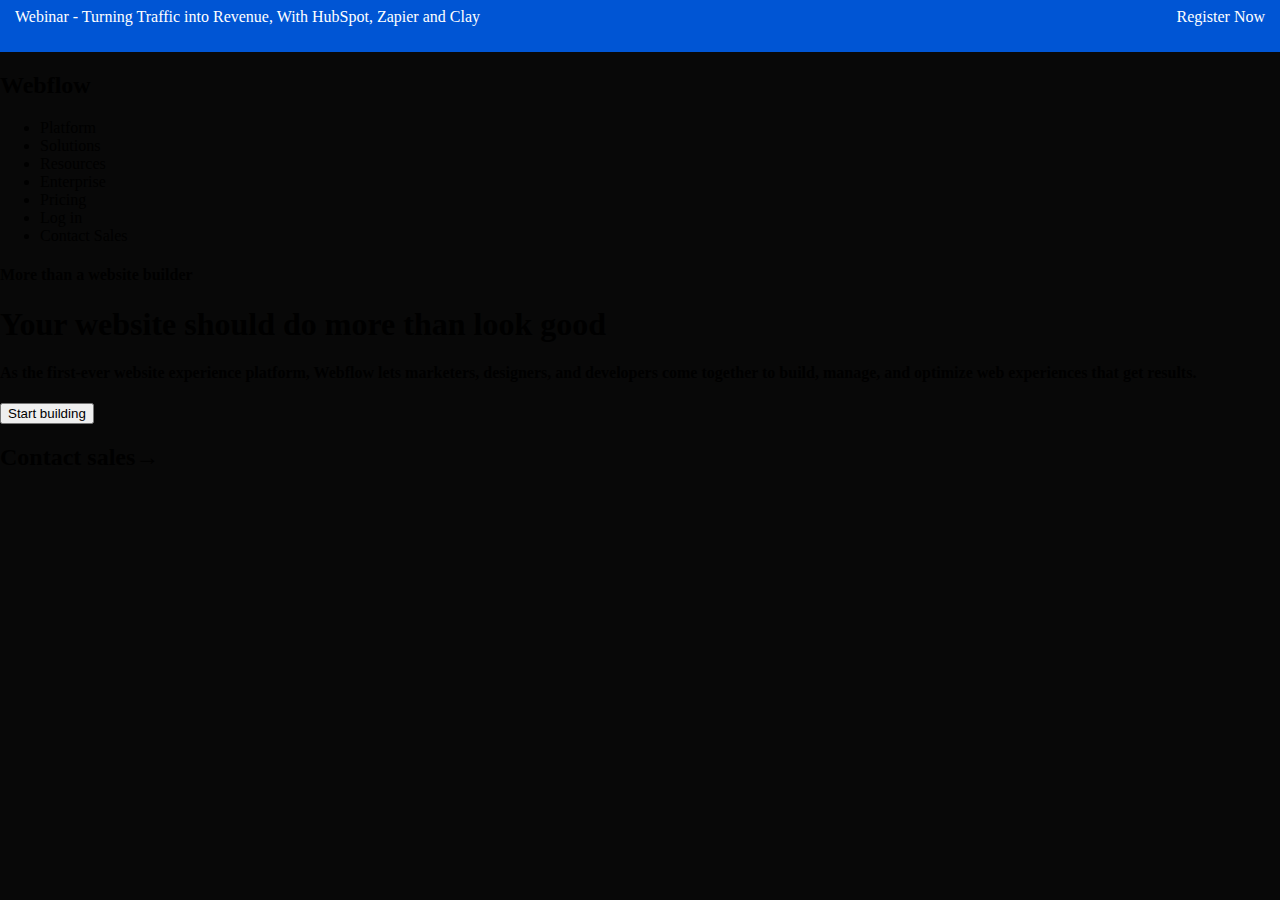
==== landing page/index.html @ fa8e21a8 "landing page" ====
<!DOCTYPE html>
<html lang="en">
<head>
    <meta charset="UTF-8">
    <meta name="viewport" content="width=device-width, initial-scale=1.0">
    <link rel="stylesheet" href="index.css">
    <title>Document</title>
</head>
<body>
    <header class="header1">
        <p>Webinar - Turning Traffic into Revenue, With HubSpot, Zapier and Clay</p>
        <p>Register Now</p>
    </header>

    
    <nav>
            <h2>Webflow</h2>
            <ul>
                <li>Platform</li>
                <li>Solutions</li>
                <li>Resources</li>
                <li>Enterprise</li>
                <li>Pricing</li>
                <li>Log in</li> 
                <li>Contact Sales</li>
            </ul>
            <!-- <select name="Platform" id="Platform">
                <option value="type">Platform</option>
            </select>
            
    
            <select name="solution" id="solution">
                <option value="type">Solution</option>
            </select>
    
            <select name="resources" id="resources">
                <option value="type">Resources</option>
            </select>
    
            <a href="#index.html" id="enterprise">Enterprise</a>
            <a href="#index.html" id="pricing">Pricing</a>
            <a href="#index.html" id="login">Log in</a>
            <a href="#index.html" id="contact sales">Contact Sales</a>
            <a href="#"><button id="btn">Get started - it's free</button></a> -->
    </nav>
    


    <div>
        <h4>More than a website builder</h4>

        <h1>Your website should do more than look good</h1>
    </div>

    <div>
        <h4>As the first-ever website experience platform, Webflow lets marketers, 
        designers, and developers come together to build, manage, and optimize web 
        experiences that get results.</h4>

        <div>
            <button>Start building</button>
            <h2>Contact sales→</h2>
        </div>
    </div>

    
</body>
</html>
---- landing page/index.css ----
body {
    background-color:#080808;
    margin: 0;
    padding: 0;
}

.header1 {
    background-color: #0055D4;
    color: white;
    margin: -18px 0 0 0;
    display: flex;
    justify-content: space-between;
    padding:10px 15px;
}
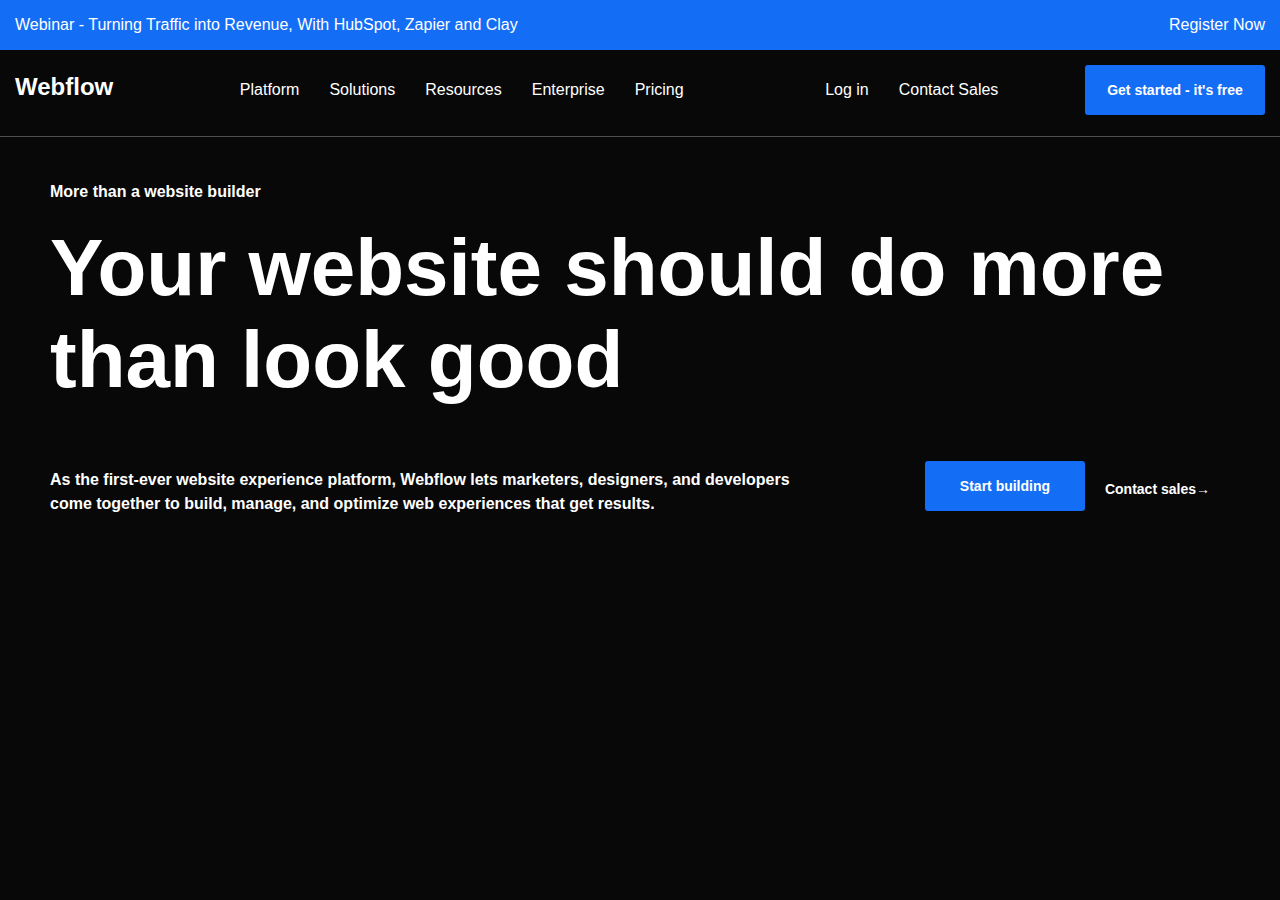
==== commit ce6fcb23: "Almost done" ====
--- a/landing page/index.html
+++ b/landing page/index.html
@@ -13,51 +13,38 @@
     </header>
 
     
-    <nav>
+    <nav class="navbar">
             <h2>Webflow</h2>
-            <ul>
-                <li>Platform</li>
-                <li>Solutions</li>
-                <li>Resources</li>
-                <li>Enterprise</li>
-                <li>Pricing</li>
-                <li>Log in</li> 
-                <li>Contact Sales</li>
+            <ul class="list1">
+                <li><a href="">Platform</a></li>
+                <li><a href="">Solutions</a></li>
+                <li><a href="">Resources</a></li>
+                <li><a href="">Enterprise</a></li>
+                <li><a href="">Pricing</a></li>
             </ul>
-            <!-- <select name="Platform" id="Platform">
-                <option value="type">Platform</option>
-            </select>
-            
-    
-            <select name="solution" id="solution">
-                <option value="type">Solution</option>
-            </select>
-    
-            <select name="resources" id="resources">
-                <option value="type">Resources</option>
-            </select>
-    
-            <a href="#index.html" id="enterprise">Enterprise</a>
-            <a href="#index.html" id="pricing">Pricing</a>
-            <a href="#index.html" id="login">Log in</a>
-            <a href="#index.html" id="contact sales">Contact Sales</a>
-            <a href="#"><button id="btn">Get started - it's free</button></a> -->
+
+            <ul class="list2">
+                <li><a href="">Log in</a></li> 
+                <li><a href="">Contact Sales</a></li>
+            </ul>
+
+            <button class="started">Get started - it's free</button>
     </nav>
     
 
 
-    <div>
+    <div class="banner">
         <h4>More than a website builder</h4>
 
         <h1>Your website should do more than look good</h1>
     </div>
 
-    <div>
+    <div class="hero">
         <h4>As the first-ever website experience platform, Webflow lets marketers, 
-        designers, and developers come together to build, manage, and optimize web 
+        designers, and developers <br> come together to build, manage, and optimize web 
         experiences that get results.</h4>
 
-        <div>
+        <div class = "box">
             <button>Start building</button>
             <h2>Contact sales→</h2>
         </div>
--- a/landing page/index.css
+++ b/landing page/index.css
@@ -2,13 +2,111 @@
     background-color:#080808;
     margin: 0;
     padding: 0;
+    font-family: Arial, Helvetica, sans-serif;
 }
 
 .header1 {
-    background-color: #0055D4;
+    background-color: #146EF5;
     color: white;
     margin: -18px 0 0 0;
     display: flex;
     justify-content: space-between;
-    padding:10px 15px;
+    padding:18px 15px 15px 15px;
+    /* font-size: 20px; */
+    height: 35px;
+    font-weight: 500;
+}
+
+.header1 h2 {
+    font-size: 16px;
+    font-weight: 100;
+}
+
+.navbar {
+    display: flex;
+    justify-content: space-between;
+    padding: 15px;
+    border-bottom: 0.5px solid #4e4f51;
+}
+
+.navbar h2 {
+    color: #fff;
+    margin-top: 8px;
+}
+
+.list1, .list2 {
+    display: flex;
+    list-style: none;
+    /* color: white; */
+}
+
+.list1 a {
+    text-decoration: none;
+    color: #fff;
+    padding: 0 15px;
+    font-size: 16px;    
+}
+
+.list2 a {
+    text-decoration: none;
+    color: #fff;
+    padding: 0 15px;
+    font-size: 16px;    
+}
+
+.started {
+    height: 50px;
+    width: 180px;
+    background-color:#146EF5;
+    color: white;
+    border: none;
+    border-radius: 3px;
+    font-size: 14px;
+    font-weight: 700;
+    
+}
+
+.banner {
+    color: #fff;
+    padding: 25px 50px;
+}
+
+.banner h1 {
+    font-size:80px;
+    margin: -0px 0 0 0;
+}
+
+.hero {
+    color: #fff;
+    /* padding: 15px 0 0 50px; */
+    display: flex;
+    justify-content: space-between;
+}
+
+.hero .box {
+    display: flex;
+    margin: 30px 70px 0 0 !important;
+}
+
+.box button {
+    height: 50px;
+    width: 160px;
+    background-color: #146EF5;
+    color: white;
+    border: none;
+    border-radius: 3px;
+    font-size: 14px;
+    font-weight: 700;
+    /* margin: 0 0 0 -80px; */
+}
+
+.hero div h2 {
+    font-size: 14px;
+    font-weight: 700;
+    margin: 20px 0 0 20px;
+}
+
+.hero h4 {
+    line-height: 1.5;
+    padding: 15px 0 0 50px;
 }